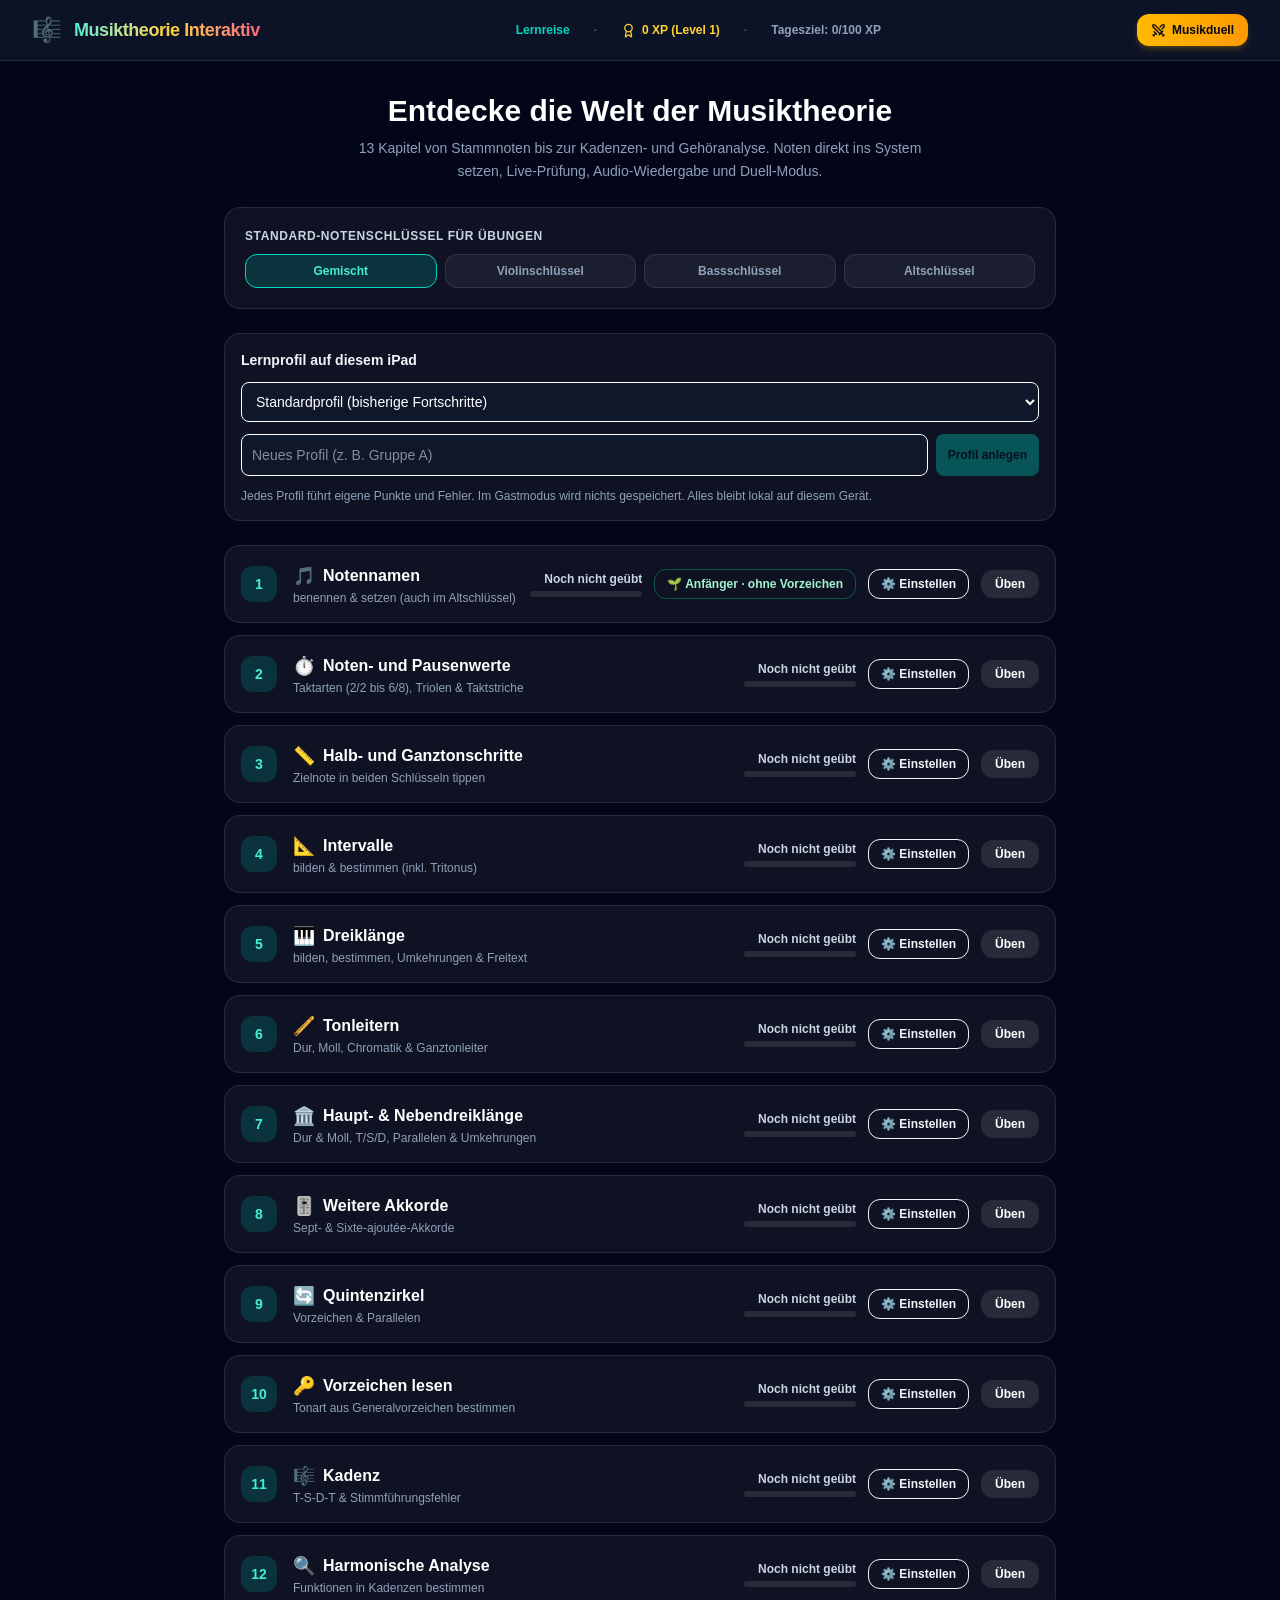
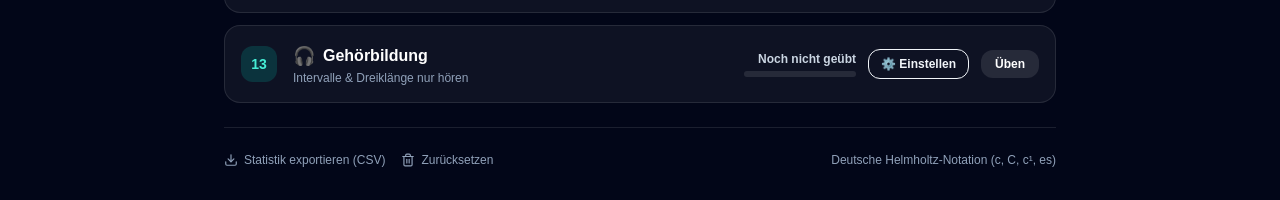
==== index.html @ 6baa9754 "Initialer Stand: Musiktheorie mit Lehrer-Auswertung Kopie von tobiasfranziskus/Musik-Theorie (Stand " ====
<!doctype html>
<html lang="de">
  <head>
    <meta charset="UTF-8" />
    <meta name="viewport" content="width=device-width, initial-scale=1.0, viewport-fit=cover" />
    <meta name="theme-color" content="#0f172a" />
    <meta name="apple-mobile-web-app-capable" content="yes" />
    <meta name="apple-mobile-web-app-status-bar-style" content="default" />
    <meta name="apple-mobile-web-app-title" content="Musiktheorie" />
    <link rel="manifest" href="./manifest.webmanifest" />
    <title>Musiktheorie – Interaktiv & Musikduell</title>
    <meta name="description" content="Interaktive Musiktheorie-Lernplattform mit 13 Kapiteln, Noteneingabe im Notensystem, Gehörbildung, Mehrspieler-Musikduell und detaillierten Analysen." />
    <meta property="og:title" content="Musiktheorie – Interaktiv & Musikduell" />
    <meta property="og:description" content="Interaktive Musiktheorie-Lernplattform mit 13 Kapiteln, Noteneingabe im Notensystem, Gehörbildung, Mehrspieler-Musikduell und detaillierten Analysen." />
    <meta property="og:type" content="website" />
    <meta name="twitter:card" content="summary_large_image" />
    <script type="module" src="./src/app.js"></script>
    <link rel="stylesheet" href="./src/styles.css" />
    <link rel="stylesheet" href="./src/unterricht/druck.css" media="print" />
  </head>
  <body class="bg-slate-950 text-slate-100 antialiased selection:bg-teal-500 selection:text-slate-950">
    <div id="root"></div>
  <script type="text/plain" id="bravura-license">Copyright © 2026, Steinberg Media Technologies GmbH (http://www.steinberg.net/),
with Reserved Font Name "Bravura".

This Font Software is licensed under the SIL Open Font License, Version 1.1.
This license is copied below, and is also available with a FAQ at:
http://scripts.sil.org/OFL

-----------------------------------------------------------
SIL OPEN FONT LICENSE Version 1.1 - 26 February 2007
-----------------------------------------------------------

PREAMBLE
The goals of the Open Font License (OFL) are to stimulate worldwide
development of collaborative font projects, to support the font creation
efforts of academic and linguistic communities, and to provide a free and
open framework in which fonts may be shared and improved in partnership
with others.

The OFL allows the licensed fonts to be used, studied, modified and
redistributed freely as long as they are not sold by themselves. The
fonts, including any derivative works, can be bundled, embedded,
redistributed and/or sold with any software provided that any reserved
names are not used by derivative works. The fonts and derivatives,
however, cannot be released under any other type of license. The
requirement for fonts to remain under this license does not apply
to any document created using the fonts or their derivatives.

DEFINITIONS
"Font Software" refers to the set of files released by the Copyright
Holder(s) under this license and clearly marked as such. This may
include source files, build scripts and documentation.

"Reserved Font Name" refers to any names specified as such after the
copyright statement(s).

"Original Version" refers to the collection of Font Software components as
distributed by the Copyright Holder(s).

"Modified Version" refers to any derivative made by adding to, deleting,
or substituting -- in part or in whole -- any of the components of the
Original Version, by changing formats or by porting the Font Software to a
new environment.

"Author" refers to any designer, engineer, programmer, technical
writer or other person who contributed to the Font Software.

PERMISSION AND CONDITIONS
Permission is hereby granted, free of charge, to any person obtaining
a copy of the Font Software, to use, study, copy, merge, embed, modify,
redistribute, and sell modified and unmodified copies of the Font
Software, subject to the following conditions:

1) Neither the Font Software nor any of its individual components,
in Original or Modified Versions, may be sold by itself.

2) Original or Modified Versions of the Font Software may be bundled,
redistributed and/or sold with any software, provided that each copy
contains the above copyright notice and this license. These can be
included either as stand-alone text files, human-readable headers or
in the appropriate machine-readable metadata fields within text or
binary files as long as those fields can be easily viewed by the user.

3) No Modified Version of the Font Software may use the Reserved Font
Name(s) unless explicit written permission is granted by the corresponding
Copyright Holder. This restriction only applies to the primary font name as
presented to the users.

4) The name(s) of the Copyright Holder(s) or the Author(s) of the Font
Software shall not be used to promote, endorse or advertise any
Modified Version, except to acknowledge the contribution(s) of the
Copyright Holder(s) and the Author(s) or with their explicit written
permission.

5) The Font Software, modified or unmodified, in part or in whole,
must be distributed entirely under this license, and must not be
distributed under any other license. The requirement for fonts to
remain under this license does not apply to any document created
using the Font Software.

TERMINATION
This license becomes null and void if any of the above conditions are
not met.

DISCLAIMER
THE FONT SOFTWARE IS PROVIDED "AS IS", WITHOUT WARRANTY OF ANY KIND,
EXPRESS OR IMPLIED, INCLUDING BUT NOT LIMITED TO ANY WARRANTIES OF
MERCHANTABILITY, FITNESS FOR A PARTICULAR PURPOSE AND NONINFRINGEMENT
OF COPYRIGHT, PATENT, TRADEMARK, OR OTHER RIGHT. IN NO EVENT SHALL THE
COPYRIGHT HOLDER BE LIABLE FOR ANY CLAIM, DAMAGES OR OTHER LIABILITY,
INCLUDING ANY GENERAL, SPECIAL, INDIRECT, INCIDENTAL, OR CONSEQUENTIAL
DAMAGES, WHETHER IN AN ACTION OF CONTRACT, TORT OR OTHERWISE, ARISING
FROM, OUT OF THE USE OR INABILITY TO USE THE FONT SOFTWARE OR FROM
OTHER DEALINGS IN THE FONT SOFTWARE.
</script>
  <script>
    // Nur HTTPS/GitHub Pages bzw. localhost: auf Dateisystem oder unsicherem
    // HTTP bleibt die Anwendung ohne Offline-Zwischenspeicherung benutzbar.
    if ('serviceWorker' in navigator) {
      window.addEventListener('load', () => {
        navigator.serviceWorker.register('./sw.js', { scope: './' })
          .then(registration => registration.update())
          .catch(() => { /* Lernübungen funktionieren weiterhin online. */ });
      });
    }
  </script></body>
</html>
---- src/styles.css ----
/*! tailwindcss v4.3.3 | MIT License | https://tailwindcss.com */
@layer properties{@supports (((-webkit-hyphens:none)) and (not (margin-trim:inline))) or ((-moz-orient:inline) and (not (color:rgb(from red r g b)))){*,:before,:after,::backdrop{--tw-rotate-x:initial;--tw-rotate-y:initial;--tw-rotate-z:initial;--tw-skew-x:initial;--tw-skew-y:initial;--tw-space-y-reverse:0;--tw-border-style:solid;--tw-gradient-position:initial;--tw-gradient-from:#0000;--tw-gradient-via:#0000;--tw-gradient-to:#0000;--tw-gradient-stops:initial;--tw-gradient-via-stops:initial;--tw-gradient-from-position:0%;--tw-gradient-via-position:50%;--tw-gradient-to-position:100%;--tw-leading:initial;--tw-font-weight:initial;--tw-tracking:initial;--tw-shadow:0 0 #0000;--tw-shadow-color:initial;--tw-shadow-alpha:100%;--tw-inset-shadow:0 0 #0000;--tw-inset-shadow-color:initial;--tw-inset-shadow-alpha:100%;--tw-ring-color:initial;--tw-ring-shadow:0 0 #0000;--tw-inset-ring-color:initial;--tw-inset-ring-shadow:0 0 #0000;--tw-ring-inset:initial;--tw-ring-offset-width:0px;--tw-ring-offset-color:#fff;--tw-ring-offset-shadow:0 0 #0000;--tw-backdrop-blur:initial;--tw-backdrop-brightness:initial;--tw-backdrop-contrast:initial;--tw-backdrop-grayscale:initial;--tw-backdrop-hue-rotate:initial;--tw-backdrop-invert:initial;--tw-backdrop-opacity:initial;--tw-backdrop-saturate:initial;--tw-backdrop-sepia:initial;--tw-duration:initial;--tw-scale-x:1;--tw-scale-y:1;--tw-scale-z:1}}}@layer theme{:root,:host{--font-sans:-apple-system, BlinkMacSystemFont, "Segoe UI", Roboto, "Helvetica Neue", "Noto Sans", Arial, sans-serif, "Apple Color Emoji", "Segoe UI Emoji", "Segoe UI Symbol", "Noto Color Emoji";--font-mono:ui-monospace, SFMono-Regular, Menlo, Monaco, Consolas, "Liberation Mono", "Courier New", monospace;--color-amber-200:oklch(92.4% .12 95.746);--color-amber-300:oklch(87.9% .169 91.605);--color-amber-400:oklch(82.8% .189 84.429);--color-amber-500:oklch(76.9% .188 70.08);--color-emerald-200:oklch(90.5% .093 164.15);--color-emerald-300:oklch(84.5% .143 164.978);--color-emerald-400:oklch(76.5% .177 163.223);--color-emerald-500:oklch(69.6% .17 162.48);--color-emerald-950:oklch(26.2% .051 172.552);--color-teal-100:oklch(95.3% .051 180.801);--color-teal-300:oklch(85.5% .138 181.071);--color-teal-400:oklch(77.7% .152 181.912);--color-teal-500:oklch(70.4% .14 182.503);--color-teal-950:oklch(27.7% .046 192.524);--color-rose-200:oklch(89.2% .058 10.001);--color-rose-300:oklch(81% .117 11.638);--color-rose-400:oklch(71.2% .194 13.428);--color-rose-500:oklch(64.5% .246 16.439);--color-rose-950:oklch(27.1% .105 12.094);--color-slate-100:oklch(96.8% .007 247.896);--color-slate-200:oklch(92.9% .013 255.508);--color-slate-300:oklch(86.9% .022 252.894);--color-slate-400:oklch(70.4% .04 256.788);--color-slate-500:oklch(55.4% .046 257.417);--color-slate-600:oklch(44.6% .043 257.281);--color-slate-900:oklch(20.8% .042 265.755);--color-slate-950:oklch(12.9% .042 264.695);--color-white:#fff;--spacing:.25rem;--container-md:28rem;--container-xl:36rem;--container-2xl:42rem;--container-3xl:48rem;--container-4xl:56rem;--text-xs:.75rem;--text-xs--line-height:calc(1 / .75);--text-sm:.875rem;--text-sm--line-height:calc(1.25 / .875);--text-base:1rem;--text-base--line-height:calc(1.5 / 1);--text-lg:1.125rem;--text-lg--line-height:calc(1.75 / 1.125);--text-2xl:1.5rem;--text-2xl--line-height:calc(2 / 1.5);--text-3xl:1.875rem;--text-3xl--line-height:calc(2.25 / 1.875);--text-4xl:2.25rem;--text-4xl--line-height:calc(2.5 / 2.25);--font-weight-medium:500;--font-weight-semibold:600;--font-weight-bold:700;--font-weight-extrabold:800;--font-weight-black:900;--tracking-tight:-.025em;--tracking-wider:.05em;--leading-tight:1.25;--leading-relaxed:1.625;--radius-md:.375rem;--radius-lg:.5rem;--radius-xl:.75rem;--radius-2xl:1rem;--radius-3xl:1.5rem;--animate-bounce:bounce 1s infinite;--blur-md:12px;--blur-xl:24px;--default-transition-duration:.15s;--default-transition-timing-function:cubic-bezier(.4, 0, .2, 1);--default-font-family:var(--font-sans);--default-mono-font-family:var(--font-mono)}}@layer base{*,:after,:before,::backdrop{box-sizing:border-box;border:0 solid;margin:0;padding:0}::file-selector-button{box-sizing:border-box;border:0 solid;margin:0;padding:0}html,:host{-webkit-text-size-adjust:100%;tab-size:4;line-height:1.5;font-family:var(--default-font-family,-apple-system, BlinkMacSystemFont, "Segoe UI", Roboto, "Helvetica Neue", "Noto Sans", Arial, sans-serif, "Apple Color Emoji", "Segoe UI Emoji", "Segoe UI Symbol", "Noto Color Emoji");font-feature-settings:var(--default-font-feature-settings,normal);font-variation-settings:var(--default-font-variation-settings,normal);-webkit-tap-highlight-color:transparent}hr{height:0;color:inherit;border-top-width:1px}abbr:where([title]){-webkit-text-decoration:underline dotted;text-decoration:underline dotted}h1,h2,h3,h4,h5,h6{font-size:inherit;font-weight:inherit}a{color:inherit;-webkit-text-decoration:inherit;-webkit-text-decoration:inherit;-webkit-text-decoration:inherit;-webkit-text-decoration:inherit;text-decoration:inherit}b,strong{font-weight:bolder}code,kbd,samp,pre{font-family:var(--default-mono-font-family,ui-monospace, SFMono-Regular, Menlo, Monaco, Consolas, "Liberation Mono", "Courier New", monospace);font-feature-settings:var(--default-mono-font-feature-settings,normal);font-variation-settings:var(--default-mono-font-variation-settings,normal);font-size:1em}small{font-size:80%}sub,sup{vertical-align:baseline;font-size:75%;line-height:0;position:relative}sub{bottom:-.25em}sup{top:-.5em}table{text-indent:0;border-color:inherit;border-collapse:collapse}:-moz-focusring:where(:not(iframe)){outline:auto}progress{vertical-align:baseline}summary{display:list-item}ol,ul,menu{list-style:none}img,svg,video,canvas,audio,iframe,embed,object{vertical-align:middle;display:block}img,video{max-width:100%;height:auto}button,input,select,optgroup,textarea{font:inherit;font-feature-settings:inherit;font-variation-settings:inherit;letter-spacing:inherit;color:inherit;opacity:1;background-color:#0000;border-radius:0}::file-selector-button{font:inherit;font-feature-settings:inherit;font-variation-settings:inherit;letter-spacing:inherit;color:inherit;opacity:1;background-color:#0000;border-radius:0}:where(select:is([multiple],[size])) optgroup{font-weight:bolder}:where(select:is([multiple],[size])) optgroup option{padding-inline-start:20px}::file-selector-button{margin-inline-end:4px}::placeholder{opacity:1}@supports (not ((-webkit-appearance:-apple-pay-button))) or (contain-intrinsic-size:1px){::placeholder{color:currentColor}@supports (color:color-mix(in lab, red, red)){::placeholder{color:color-mix(in oklab, currentcolor 50%, transparent)}}}textarea{resize:vertical}::-webkit-search-decoration{-webkit-appearance:none}::-webkit-date-and-time-value{min-height:1lh;text-align:inherit}::-webkit-datetime-edit{display:inline-flex}::-webkit-datetime-edit-fields-wrapper{padding:0}::-webkit-datetime-edit{padding-block:0}::-webkit-datetime-edit-year-field{padding-block:0}::-webkit-datetime-edit-month-field{padding-block:0}::-webkit-datetime-edit-day-field{padding-block:0}::-webkit-datetime-edit-hour-field{padding-block:0}::-webkit-datetime-edit-minute-field{padding-block:0}::-webkit-datetime-edit-second-field{padding-block:0}::-webkit-datetime-edit-millisecond-field{padding-block:0}::-webkit-datetime-edit-meridiem-field{padding-block:0}::-webkit-calendar-picker-indicator{line-height:1}:-moz-ui-invalid{box-shadow:none}button,input:where([type=button],[type=reset],[type=submit]){appearance:button}::file-selector-button{appearance:button}::-webkit-inner-spin-button{height:auto}::-webkit-outer-spin-button{height:auto}[hidden]:where(:not([hidden=until-found])){display:none!important}}@layer components;@layer utilities{.fixed{position:fixed}.relative{position:relative}.sticky{position:sticky}.inset-0{inset:0}.top-0{top:0}.z-10{z-index:10}.z-40{z-index:40}.z-50{z-index:50}.mx-auto{margin-inline:auto}.my-1\.5{margin-block:calc(var(--spacing) * 1.5)}.mt-1{margin-top:var(--spacing)}.mt-2{margin-top:calc(var(--spacing) * 2)}.mr-1{margin-right:var(--spacing)}.mb-1{margin-bottom:var(--spacing)}.mb-1\.5{margin-bottom:calc(var(--spacing) * 1.5)}.mb-2{margin-bottom:calc(var(--spacing) * 2)}.mb-2\.5{margin-bottom:calc(var(--spacing) * 2.5)}.mb-3{margin-bottom:calc(var(--spacing) * 3)}.mb-4{margin-bottom:calc(var(--spacing) * 4)}.mb-6{margin-bottom:calc(var(--spacing) * 6)}.mb-8{margin-bottom:calc(var(--spacing) * 8)}.ml-1{margin-left:var(--spacing)}.line-clamp-2{-webkit-line-clamp:2;-webkit-box-orient:vertical;display:-webkit-box;overflow:hidden}.block{display:block}.flex{display:flex}.grid{display:grid}.hidden{display:none}.table{display:table}.h-1\.5{height:calc(var(--spacing) * 1.5)}.h-2{height:calc(var(--spacing) * 2)}.h-3{height:calc(var(--spacing) * 3)}.h-4{height:calc(var(--spacing) * 4)}.h-6{height:calc(var(--spacing) * 6)}.h-9{height:calc(var(--spacing) * 9)}.h-auto{height:auto}.h-full{height:100%}.max-h-\[14vh\]{max-height:14vh}.max-h-\[38vh\]{max-height:38vh}.min-h-0{min-height:0}.min-h-\[55px\]{min-height:55px}.min-h-screen{min-height:100vh}.w-3{width:calc(var(--spacing) * 3)}.w-4{width:calc(var(--spacing) * 4)}.w-6{width:calc(var(--spacing) * 6)}.w-9{width:calc(var(--spacing) * 9)}.w-20{width:calc(var(--spacing) * 20)}.w-full{width:100%}.max-w-2xl{max-width:var(--container-2xl)}.max-w-3xl{max-width:var(--container-3xl)}.max-w-4xl{max-width:var(--container-4xl)}.max-w-full{max-width:100%}.max-w-md{max-width:var(--container-md)}.max-w-xl{max-width:var(--container-xl)}.min-w-0{min-width:0}.flex-1{flex:1}.shrink-0{flex-shrink:0}.rotate-180{rotate:180deg}.transform{transform:var(--tw-rotate-x,) var(--tw-rotate-y,) var(--tw-rotate-z,) var(--tw-skew-x,) var(--tw-skew-y,)}.animate-bounce{animation:var(--animate-bounce)}.cursor-crosshair{cursor:crosshair}.cursor-pointer{cursor:pointer}.touch-manipulation{touch-action:manipulation}.grid-cols-1{grid-template-columns:repeat(1,minmax(0,1fr))}.grid-cols-2{grid-template-columns:repeat(2,minmax(0,1fr))}.grid-cols-3{grid-template-columns:repeat(3,minmax(0,1fr))}.grid-rows-2{grid-template-rows:repeat(2,minmax(0,1fr))}.flex-col{flex-direction:column}.flex-wrap{flex-wrap:wrap}.items-center{align-items:center}.items-stretch{align-items:stretch}.justify-between{justify-content:space-between}.justify-center{justify-content:center}.justify-start{justify-content:flex-start}.gap-1{gap:var(--spacing)}.gap-1\.5{gap:calc(var(--spacing) * 1.5)}.gap-2{gap:calc(var(--spacing) * 2)}.gap-2\.5{gap:calc(var(--spacing) * 2.5)}.gap-3{gap:calc(var(--spacing) * 3)}.gap-4{gap:calc(var(--spacing) * 4)}.gap-5{gap:calc(var(--spacing) * 5)}.gap-6{gap:calc(var(--spacing) * 6)}:where(.space-y-1>:not(:last-child)){--tw-space-y-reverse:0;margin-block-start:calc(var(--spacing) * var(--tw-space-y-reverse));margin-block-end:calc(var(--spacing) * calc(1 - var(--tw-space-y-reverse)))}:where(.space-y-1\.5>:not(:last-child)){--tw-space-y-reverse:0;margin-block-start:calc(calc(var(--spacing) * 1.5) * var(--tw-space-y-reverse));margin-block-end:calc(calc(var(--spacing) * 1.5) * calc(1 - var(--tw-space-y-reverse)))}:where(.space-y-2>:not(:last-child)){--tw-space-y-reverse:0;margin-block-start:calc(calc(var(--spacing) * 2) * var(--tw-space-y-reverse));margin-block-end:calc(calc(var(--spacing) * 2) * calc(1 - var(--tw-space-y-reverse)))}:where(.space-y-3>:not(:last-child)){--tw-space-y-reverse:0;margin-block-start:calc(calc(var(--spacing) * 3) * var(--tw-space-y-reverse));margin-block-end:calc(calc(var(--spacing) * 3) * calc(1 - var(--tw-space-y-reverse)))}:where(.space-y-4>:not(:last-child)){--tw-space-y-reverse:0;margin-block-start:calc(calc(var(--spacing) * 4) * var(--tw-space-y-reverse));margin-block-end:calc(calc(var(--spacing) * 4) * calc(1 - var(--tw-space-y-reverse)))}:where(.space-y-6>:not(:last-child)){--tw-space-y-reverse:0;margin-block-start:calc(calc(var(--spacing) * 6) * var(--tw-space-y-reverse));margin-block-end:calc(calc(var(--spacing) * 6) * calc(1 - var(--tw-space-y-reverse)))}.truncate{text-overflow:ellipsis;white-space:nowrap;overflow:hidden}.overflow-hidden{overflow:hidden}.overflow-x-auto{overflow-x:auto}.overflow-y-auto{overflow-y:auto}.rounded{border-radius:.25rem}.rounded-2xl{border-radius:var(--radius-2xl)}.rounded-3xl{border-radius:var(--radius-3xl)}.rounded-full{border-radius:2147483647px}.rounded-lg{border-radius:var(--radius-lg)}.rounded-md{border-radius:var(--radius-md)}.rounded-xl{border-radius:var(--radius-xl)}.border{border-style:var(--tw-border-style);border-width:1px}.border-2{border-style:var(--tw-border-style);border-width:2px}.border-t{border-top-style:var(--tw-border-style);border-top-width:1px}.border-b{border-bottom-style:var(--tw-border-style);border-bottom-width:1px}.border-amber-400\/20{border-color:#fcbb0033}@supports (color:color-mix(in lab, red, red)){.border-amber-400\/20{border-color:color-mix(in oklab, var(--color-amber-400) 20%, transparent)}}.border-amber-500\/30{border-color:#f99c004d}@supports (color:color-mix(in lab, red, red)){.border-amber-500\/30{border-color:color-mix(in oklab, var(--color-amber-500) 30%, transparent)}}.border-emerald-400{border-color:var(--color-emerald-400)}.border-emerald-500\/30{border-color:#00bb7f4d}@supports (color:color-mix(in lab, red, red)){.border-emerald-500\/30{border-color:color-mix(in oklab, var(--color-emerald-500) 30%, transparent)}}.border-emerald-500\/40{border-color:#00bb7f66}@supports (color:color-mix(in lab, red, red)){.border-emerald-500\/40{border-color:color-mix(in oklab, var(--color-emerald-500) 40%, transparent)}}.border-rose-400{border-color:var(--color-rose-400)}.border-rose-500\/40{border-color:#ff235766}@supports (color:color-mix(in lab, red, red)){.border-rose-500\/40{border-color:color-mix(in oklab, var(--color-rose-500) 40%, transparent)}}.border-teal-400{border-color:var(--color-teal-400)}.border-teal-500\/30{border-color:#00baa74d}@supports (color:color-mix(in lab, red, red)){.border-teal-500\/30{border-color:color-mix(in oklab, var(--color-teal-500) 30%, transparent)}}.border-white{border-color:var(--color-white)}.border-white\/5{border-color:#ffffff0d}@supports (color:color-mix(in lab, red, red)){.border-white\/5{border-color:color-mix(in oklab, var(--color-white) 5%, transparent)}}.border-white\/10{border-color:#ffffff1a}@supports (color:color-mix(in lab, red, red)){.border-white\/10{border-color:color-mix(in oklab, var(--color-white) 10%, transparent)}}.border-white\/15{border-color:#ffffff26}@supports (color:color-mix(in lab, red, red)){.border-white\/15{border-color:color-mix(in oklab, var(--color-white) 15%, transparent)}}.bg-\[\#0f1123\]{background-color:#0f1123}.bg-amber-400{background-color:var(--color-amber-400)}.bg-amber-400\/10{background-color:#fcbb001a}@supports (color:color-mix(in lab, red, red)){.bg-amber-400\/10{background-color:color-mix(in oklab, var(--color-amber-400) 10%, transparent)}}.bg-amber-500\/20{background-color:#f99c0033}@supports (color:color-mix(in lab, red, red)){.bg-amber-500\/20{background-color:color-mix(in oklab, var(--color-amber-500) 20%, transparent)}}.bg-emerald-500{background-color:var(--color-emerald-500)}.bg-emerald-500\/20{background-color:#00bb7f33}@supports (color:color-mix(in lab, red, red)){.bg-emerald-500\/20{background-color:color-mix(in oklab, var(--color-emerald-500) 20%, transparent)}}.bg-emerald-950\/40{background-color:#002c2266}@supports (color:color-mix(in lab, red, red)){.bg-emerald-950\/40{background-color:color-mix(in oklab, var(--color-emerald-950) 40%, transparent)}}.bg-emerald-950\/60{background-color:#002c2299}@supports (color:color-mix(in lab, red, red)){.bg-emerald-950\/60{background-color:color-mix(in oklab, var(--color-emerald-950) 60%, transparent)}}.bg-rose-400{background-color:var(--color-rose-400)}.bg-rose-500{background-color:var(--color-rose-500)}.bg-rose-500\/20{background-color:#ff235733}@supports (color:color-mix(in lab, red, red)){.bg-rose-500\/20{background-color:color-mix(in oklab, var(--color-rose-500) 20%, transparent)}}.bg-rose-500\/30{background-color:#ff23574d}@supports (color:color-mix(in lab, red, red)){.bg-rose-500\/30{background-color:color-mix(in oklab, var(--color-rose-500) 30%, transparent)}}.bg-rose-950\/40{background-color:#4d021866}@supports (color:color-mix(in lab, red, red)){.bg-rose-950\/40{background-color:color-mix(in oklab, var(--color-rose-950) 40%, transparent)}}.bg-slate-900{background-color:var(--color-slate-900)}.bg-slate-900\/80{background-color:#0f172bcc}@supports (color:color-mix(in lab, red, red)){.bg-slate-900\/80{background-color:color-mix(in oklab, var(--color-slate-900) 80%, transparent)}}.bg-slate-900\/90{background-color:#0f172be6}@supports (color:color-mix(in lab, red, red)){.bg-slate-900\/90{background-color:color-mix(in oklab, var(--color-slate-900) 90%, transparent)}}.bg-slate-950{background-color:var(--color-slate-950)}.bg-teal-400{background-color:var(--color-teal-400)}.bg-teal-500{background-color:var(--color-teal-500)}.bg-teal-500\/20{background-color:#00baa733}@supports (color:color-mix(in lab, red, red)){.bg-teal-500\/20{background-color:color-mix(in oklab, var(--color-teal-500) 20%, transparent)}}.bg-teal-950\/40{background-color:#022f2e66}@supports (color:color-mix(in lab, red, red)){.bg-teal-950\/40{background-color:color-mix(in oklab, var(--color-teal-950) 40%, transparent)}}.bg-white{background-color:var(--color-white)}.bg-white\/5{background-color:#ffffff0d}@supports (color:color-mix(in lab, red, red)){.bg-white\/5{background-color:color-mix(in oklab, var(--color-white) 5%, transparent)}}.bg-white\/10{background-color:#ffffff1a}@supports (color:color-mix(in lab, red, red)){.bg-white\/10{background-color:color-mix(in oklab, var(--color-white) 10%, transparent)}}.bg-white\/30{background-color:#ffffff4d}@supports (color:color-mix(in lab, red, red)){.bg-white\/30{background-color:color-mix(in oklab, var(--color-white) 30%, transparent)}}.bg-gradient-to-r{--tw-gradient-position:to right in oklab;background-image:linear-gradient(var(--tw-gradient-stops))}.from-amber-300{--tw-gradient-from:var(--color-amber-300);--tw-gradient-stops:var(--tw-gradient-via-stops,var(--tw-gradient-position), var(--tw-gradient-from) var(--tw-gradient-from-position), var(--tw-gradient-to) var(--tw-gradient-to-position))}.from-amber-400{--tw-gradient-from:var(--color-amber-400);--tw-gradient-stops:var(--tw-gradient-via-stops,var(--tw-gradient-position), var(--tw-gradient-from) var(--tw-gradient-from-position), var(--tw-gradient-to) var(--tw-gradient-to-position))}.from-teal-300{--tw-gradient-from:var(--color-teal-300);--tw-gradient-stops:var(--tw-gradient-via-stops,var(--tw-gradient-position), var(--tw-gradient-from) var(--tw-gradient-from-position), var(--tw-gradient-to) var(--tw-gradient-to-position))}.from-teal-400{--tw-gradient-from:var(--color-teal-400);--tw-gradient-stops:var(--tw-gradient-via-stops,var(--tw-gradient-position), var(--tw-gradient-from) var(--tw-gradient-from-position), var(--tw-gradient-to) var(--tw-gradient-to-position))}.via-amber-300{--tw-gradient-via:var(--color-amber-300);--tw-gradient-via-stops:var(--tw-gradient-position), var(--tw-gradient-from) var(--tw-gradient-from-position), var(--tw-gradient-via) var(--tw-gradient-via-position), var(--tw-gradient-to) var(--tw-gradient-to-position);--tw-gradient-stops:var(--tw-gradient-via-stops)}.via-rose-300{--tw-gradient-via:var(--color-rose-300);--tw-gradient-via-stops:var(--tw-gradient-position), var(--tw-gradient-from) var(--tw-gradient-from-position), var(--tw-gradient-via) var(--tw-gradient-via-position), var(--tw-gradient-to) var(--tw-gradient-to-position);--tw-gradient-stops:var(--tw-gradient-via-stops)}.to-amber-400{--tw-gradient-to:var(--color-amber-400);--tw-gradient-stops:var(--tw-gradient-via-stops,var(--tw-gradient-position), var(--tw-gradient-from) var(--tw-gradient-from-position), var(--tw-gradient-to) var(--tw-gradient-to-position))}.to-amber-500{--tw-gradient-to:var(--color-amber-500);--tw-gradient-stops:var(--tw-gradient-via-stops,var(--tw-gradient-position), var(--tw-gradient-from) var(--tw-gradient-from-position), var(--tw-gradient-to) var(--tw-gradient-to-position))}.to-rose-400{--tw-gradient-to:var(--color-rose-400);--tw-gradient-stops:var(--tw-gradient-via-stops,var(--tw-gradient-position), var(--tw-gradient-from) var(--tw-gradient-from-position), var(--tw-gradient-to) var(--tw-gradient-to-position))}.to-teal-300{--tw-gradient-to:var(--color-teal-300);--tw-gradient-stops:var(--tw-gradient-via-stops,var(--tw-gradient-position), var(--tw-gradient-from) var(--tw-gradient-from-position), var(--tw-gradient-to) var(--tw-gradient-to-position))}.to-teal-500{--tw-gradient-to:var(--color-teal-500);--tw-gradient-stops:var(--tw-gradient-via-stops,var(--tw-gradient-position), var(--tw-gradient-from) var(--tw-gradient-from-position), var(--tw-gradient-to) var(--tw-gradient-to-position))}.bg-clip-text{-webkit-background-clip:text;background-clip:text}.p-1\.5{padding:calc(var(--spacing) * 1.5)}.p-2{padding:calc(var(--spacing) * 2)}.p-2\.5{padding:calc(var(--spacing) * 2.5)}.p-3{padding:calc(var(--spacing) * 3)}.p-3\.5{padding:calc(var(--spacing) * 3.5)}.p-4{padding:calc(var(--spacing) * 4)}.p-6{padding:calc(var(--spacing) * 6)}.p-8{padding:calc(var(--spacing) * 8)}.px-1{padding-inline:var(--spacing)}.px-2{padding-inline:calc(var(--spacing) * 2)}.px-2\.5{padding-inline:calc(var(--spacing) * 2.5)}.px-3{padding-inline:calc(var(--spacing) * 3)}.px-3\.5{padding-inline:calc(var(--spacing) * 3.5)}.px-4{padding-inline:calc(var(--spacing) * 4)}.px-5{padding-inline:calc(var(--spacing) * 5)}.px-6{padding-inline:calc(var(--spacing) * 6)}.py-0\.5{padding-block:calc(var(--spacing) * .5)}.py-1{padding-block:var(--spacing)}.py-1\.5{padding-block:calc(var(--spacing) * 1.5)}.py-2{padding-block:calc(var(--spacing) * 2)}.py-2\.5{padding-block:calc(var(--spacing) * 2.5)}.py-3{padding-block:calc(var(--spacing) * 3)}.py-3\.5{padding-block:calc(var(--spacing) * 3.5)}.py-4{padding-block:calc(var(--spacing) * 4)}.pt-1{padding-top:var(--spacing)}.pt-2{padding-top:calc(var(--spacing) * 2)}.pt-4{padding-top:calc(var(--spacing) * 4)}.pt-6{padding-top:calc(var(--spacing) * 6)}.pb-1{padding-bottom:var(--spacing)}.pb-4{padding-bottom:calc(var(--spacing) * 4)}.text-center{text-align:center}.text-left{text-align:left}.text-right{text-align:right}.font-sans{font-family:var(--font-sans)}.text-2xl{font-size:var(--text-2xl);line-height:var(--tw-leading,var(--text-2xl--line-height))}.text-3xl{font-size:var(--text-3xl);line-height:var(--tw-leading,var(--text-3xl--line-height))}.text-4xl{font-size:var(--text-4xl);line-height:var(--tw-leading,var(--text-4xl--line-height))}.text-base{font-size:var(--text-base);line-height:var(--tw-leading,var(--text-base--line-height))}.text-lg{font-size:var(--text-lg);line-height:var(--tw-leading,var(--text-lg--line-height))}.text-sm{font-size:var(--text-sm);line-height:var(--tw-leading,var(--text-sm--line-height))}.text-xs{font-size:var(--text-xs);line-height:var(--tw-leading,var(--text-xs--line-height))}.text-\[10px\]{font-size:10px}.text-\[11px\]{font-size:11px}.leading-relaxed{--tw-leading:var(--leading-relaxed);line-height:var(--leading-relaxed)}.leading-tight{--tw-leading:var(--leading-tight);line-height:var(--leading-tight)}.font-black{--tw-font-weight:var(--font-weight-black);font-weight:var(--font-weight-black)}.font-bold{--tw-font-weight:var(--font-weight-bold);font-weight:var(--font-weight-bold)}.font-extrabold{--tw-font-weight:var(--font-weight-extrabold);font-weight:var(--font-weight-extrabold)}.font-medium{--tw-font-weight:var(--font-weight-medium);font-weight:var(--font-weight-medium)}.font-semibold{--tw-font-weight:var(--font-weight-semibold);font-weight:var(--font-weight-semibold)}.tracking-tight{--tw-tracking:var(--tracking-tight);letter-spacing:var(--tracking-tight)}.tracking-wider{--tw-tracking:var(--tracking-wider);letter-spacing:var(--tracking-wider)}.break-words{overflow-wrap:break-word}.text-amber-200\/90{color:#fee685e6}@supports (color:color-mix(in lab, red, red)){.text-amber-200\/90{color:color-mix(in oklab, var(--color-amber-200) 90%, transparent)}}.text-amber-300{color:var(--color-amber-300)}.text-amber-300\/80{color:#ffd236cc}@supports (color:color-mix(in lab, red, red)){.text-amber-300\/80{color:color-mix(in oklab, var(--color-amber-300) 80%, transparent)}}.text-amber-400{color:var(--color-amber-400)}.text-emerald-200{color:var(--color-emerald-200)}.text-emerald-300{color:var(--color-emerald-300)}.text-emerald-400{color:var(--color-emerald-400)}.text-rose-200{color:var(--color-rose-200)}.text-rose-300{color:var(--color-rose-300)}.text-rose-400{color:var(--color-rose-400)}.text-slate-100{color:var(--color-slate-100)}.text-slate-200{color:var(--color-slate-200)}.text-slate-300{color:var(--color-slate-300)}.text-slate-400{color:var(--color-slate-400)}.text-slate-500{color:var(--color-slate-500)}.text-slate-600{color:var(--color-slate-600)}.text-slate-950{color:var(--color-slate-950)}.text-teal-100{color:var(--color-teal-100)}.text-teal-300{color:var(--color-teal-300)}.text-teal-400{color:var(--color-teal-400)}.text-transparent{color:#0000}.text-white{color:var(--color-white)}.uppercase{text-transform:uppercase}.italic{font-style:italic}.antialiased{-webkit-font-smoothing:antialiased;-moz-osx-font-smoothing:grayscale}.opacity-40{opacity:.4}.opacity-80{opacity:.8}.opacity-90{opacity:.9}.shadow-2xl{--tw-shadow:0 25px 50px -12px var(--tw-shadow-color,#00000040);box-shadow:var(--tw-inset-shadow), var(--tw-inset-ring-shadow), var(--tw-ring-offset-shadow), var(--tw-ring-shadow), var(--tw-shadow)}.shadow-inner{--tw-shadow:inset 0 2px 4px 0 var(--tw-shadow-color,#0000000d);box-shadow:var(--tw-inset-shadow), var(--tw-inset-ring-shadow), var(--tw-ring-offset-shadow), var(--tw-ring-shadow), var(--tw-shadow)}.shadow-lg{--tw-shadow:0 10px 15px -3px var(--tw-shadow-color,#0000001a), 0 4px 6px -4px var(--tw-shadow-color,#0000001a);box-shadow:var(--tw-inset-shadow), var(--tw-inset-ring-shadow), var(--tw-ring-offset-shadow), var(--tw-ring-shadow), var(--tw-shadow)}.shadow-md{--tw-shadow:0 4px 6px -1px var(--tw-shadow-color,#0000001a), 0 2px 4px -2px var(--tw-shadow-color,#0000001a);box-shadow:var(--tw-inset-shadow), var(--tw-inset-ring-shadow), var(--tw-ring-offset-shadow), var(--tw-ring-shadow), var(--tw-shadow)}.shadow-amber-400\/20{--tw-shadow-color:#fcbb0033}@supports (color:color-mix(in lab, red, red)){.shadow-amber-400\/20{--tw-shadow-color:color-mix(in oklab, color-mix(in oklab, var(--color-amber-400) 20%, transparent) var(--tw-shadow-alpha), transparent)}}.shadow-emerald-500\/30{--tw-shadow-color:#00bb7f4d}@supports (color:color-mix(in lab, red, red)){.shadow-emerald-500\/30{--tw-shadow-color:color-mix(in oklab, color-mix(in oklab, var(--color-emerald-500) 30%, transparent) var(--tw-shadow-alpha), transparent)}}.shadow-teal-500\/20{--tw-shadow-color:#00baa733}@supports (color:color-mix(in lab, red, red)){.shadow-teal-500\/20{--tw-shadow-color:color-mix(in oklab, color-mix(in oklab, var(--color-teal-500) 20%, transparent) var(--tw-shadow-alpha), transparent)}}.backdrop-blur-md{--tw-backdrop-blur:blur(var(--blur-md));-webkit-backdrop-filter:var(--tw-backdrop-blur,) var(--tw-backdrop-brightness,) var(--tw-backdrop-contrast,) var(--tw-backdrop-grayscale,) var(--tw-backdrop-hue-rotate,) var(--tw-backdrop-invert,) var(--tw-backdrop-opacity,) var(--tw-backdrop-saturate,) var(--tw-backdrop-sepia,);backdrop-filter:var(--tw-backdrop-blur,) var(--tw-backdrop-brightness,) var(--tw-backdrop-contrast,) var(--tw-backdrop-grayscale,) var(--tw-backdrop-hue-rotate,) var(--tw-backdrop-invert,) var(--tw-backdrop-opacity,) var(--tw-backdrop-saturate,) var(--tw-backdrop-sepia,)}.backdrop-blur-xl{--tw-backdrop-blur:blur(var(--blur-xl));-webkit-backdrop-filter:var(--tw-backdrop-blur,) var(--tw-backdrop-brightness,) var(--tw-backdrop-contrast,) var(--tw-backdrop-grayscale,) var(--tw-backdrop-hue-rotate,) var(--tw-backdrop-invert,) var(--tw-backdrop-opacity,) var(--tw-backdrop-saturate,) var(--tw-backdrop-sepia,);backdrop-filter:var(--tw-backdrop-blur,) var(--tw-backdrop-brightness,) var(--tw-backdrop-contrast,) var(--tw-backdrop-grayscale,) var(--tw-backdrop-hue-rotate,) var(--tw-backdrop-invert,) var(--tw-backdrop-opacity,) var(--tw-backdrop-saturate,) var(--tw-backdrop-sepia,)}.transition-all{transition-property:all;transition-timing-function:var(--tw-ease,var(--default-transition-timing-function));transition-duration:var(--tw-duration,var(--default-transition-duration))}.transition-colors{transition-property:color,background-color,border-color,outline-color,text-decoration-color,fill,stroke,--tw-gradient-from,--tw-gradient-via,--tw-gradient-to;transition-timing-function:var(--tw-ease,var(--default-transition-timing-function));transition-duration:var(--tw-duration,var(--default-transition-duration))}.duration-100{--tw-duration:.1s;transition-duration:.1s}.select-none{-webkit-user-select:none;user-select:none}.selection\:bg-teal-500 ::selection{background-color:var(--color-teal-500)}.selection\:bg-teal-500::selection{background-color:var(--color-teal-500)}.selection\:text-slate-950 ::selection{color:var(--color-slate-950)}.selection\:text-slate-950::selection{color:var(--color-slate-950)}@media (hover:hover){.hover\:bg-amber-300:hover{background-color:var(--color-amber-300)}.hover\:bg-amber-500\/30:hover{background-color:#f99c004d}@supports (color:color-mix(in lab, red, red)){.hover\:bg-amber-500\/30:hover{background-color:color-mix(in oklab, var(--color-amber-500) 30%, transparent)}}.hover\:bg-teal-400:hover{background-color:var(--color-teal-400)}.hover\:bg-white\/10:hover{background-color:#ffffff1a}@supports (color:color-mix(in lab, red, red)){.hover\:bg-white\/10:hover{background-color:color-mix(in oklab, var(--color-white) 10%, transparent)}}.hover\:bg-white\/15:hover{background-color:#ffffff26}@supports (color:color-mix(in lab, red, red)){.hover\:bg-white\/15:hover{background-color:color-mix(in oklab, var(--color-white) 15%, transparent)}}.hover\:bg-white\/20:hover{background-color:#fff3}@supports (color:color-mix(in lab, red, red)){.hover\:bg-white\/20:hover{background-color:color-mix(in oklab, var(--color-white) 20%, transparent)}}.hover\:bg-white\/\[0\.08\]:hover{background-color:#ffffff14}@supports (color:color-mix(in lab, red, red)){.hover\:bg-white\/\[0\.08\]:hover{background-color:color-mix(in oklab, var(--color-white) 8%, transparent)}}.hover\:from-amber-300:hover{--tw-gradient-from:var(--color-amber-300);--tw-gradient-stops:var(--tw-gradient-via-stops,var(--tw-gradient-position), var(--tw-gradient-from) var(--tw-gradient-from-position), var(--tw-gradient-to) var(--tw-gradient-to-position))}.hover\:from-teal-300:hover{--tw-gradient-from:var(--color-teal-300);--tw-gradient-stops:var(--tw-gradient-via-stops,var(--tw-gradient-position), var(--tw-gradient-from) var(--tw-gradient-from-position), var(--tw-gradient-to) var(--tw-gradient-to-position))}.hover\:to-amber-400:hover{--tw-gradient-to:var(--color-amber-400);--tw-gradient-stops:var(--tw-gradient-via-stops,var(--tw-gradient-position), var(--tw-gradient-from) var(--tw-gradient-from-position), var(--tw-gradient-to) var(--tw-gradient-to-position))}.hover\:to-teal-400:hover{--tw-gradient-to:var(--color-teal-400);--tw-gradient-stops:var(--tw-gradient-via-stops,var(--tw-gradient-position), var(--tw-gradient-from) var(--tw-gradient-from-position), var(--tw-gradient-to) var(--tw-gradient-to-position))}.hover\:text-rose-400:hover{color:var(--color-rose-400)}.hover\:text-teal-300:hover{color:var(--color-teal-300)}.hover\:text-white:hover{color:var(--color-white)}}.focus\:border-amber-400:focus{border-color:var(--color-amber-400)}.focus\:border-teal-400:focus{border-color:var(--color-teal-400)}.focus\:outline-none:focus{--tw-outline-style:none;outline-style:none}.active\:scale-95:active{--tw-scale-x:95%;--tw-scale-y:95%;--tw-scale-z:95%;scale:var(--tw-scale-x) var(--tw-scale-y)}.disabled\:opacity-40:disabled{opacity:.4}.disabled\:opacity-50:disabled{opacity:.5}@media (width>=40rem){.sm\:w-28{width:calc(var(--spacing) * 28)}.sm\:w-auto{width:auto}.sm\:grid-cols-2{grid-template-columns:repeat(2,minmax(0,1fr))}.sm\:grid-cols-4{grid-template-columns:repeat(4,minmax(0,1fr))}.sm\:flex-row{flex-direction:row}.sm\:items-center{align-items:center}.sm\:justify-end{justify-content:flex-end}.sm\:gap-2{gap:calc(var(--spacing) * 2)}.sm\:gap-3{gap:calc(var(--spacing) * 3)}.sm\:border-t-0{border-top-style:var(--tw-border-style);border-top-width:0}.sm\:p-3{padding:calc(var(--spacing) * 3)}.sm\:p-3\.5{padding:calc(var(--spacing) * 3.5)}.sm\:p-5{padding:calc(var(--spacing) * 5)}.sm\:p-6{padding:calc(var(--spacing) * 6)}.sm\:p-8{padding:calc(var(--spacing) * 8)}.sm\:pt-0{padding-top:0}.sm\:text-3xl{font-size:var(--text-3xl);line-height:var(--tw-leading,var(--text-3xl--line-height))}.sm\:text-base{font-size:var(--text-base);line-height:var(--tw-leading,var(--text-base--line-height))}.sm\:text-lg{font-size:var(--text-lg);line-height:var(--tw-leading,var(--text-lg--line-height))}.sm\:text-sm{font-size:var(--text-sm);line-height:var(--tw-leading,var(--text-sm--line-height))}.sm\:text-xs{font-size:var(--text-xs);line-height:var(--tw-leading,var(--text-xs--line-height))}}@media (width>=48rem){.md\:flex{display:flex}.md\:grid-cols-3{grid-template-columns:repeat(3,minmax(0,1fr))}.md\:p-3{padding:calc(var(--spacing) * 3)}.md\:p-8{padding:calc(var(--spacing) * 8)}.md\:px-8{padding-inline:calc(var(--spacing) * 8)}.md\:text-lg{font-size:var(--text-lg);line-height:var(--tw-leading,var(--text-lg--line-height))}}.\[\&\>svg\]\:max-h-\[12vh\]>svg{max-height:12vh}.\[\&\>svg\]\:w-auto>svg{width:auto}.\[\&\>svg\]\:max-w-full>svg{max-width:100%}}@property --tw-rotate-x{syntax:"*";inherits:false}@property --tw-rotate-y{syntax:"*";inherits:false}@property --tw-rotate-z{syntax:"*";inherits:false}@property --tw-skew-x{syntax:"*";inherits:false}@property --tw-skew-y{syntax:"*";inherits:false}@property --tw-space-y-reverse{syntax:"*";inherits:false;initial-value:0}@property --tw-border-style{syntax:"*";inherits:false;initial-value:solid}@property --tw-gradient-position{syntax:"*";inherits:false}@property --tw-gradient-from{syntax:"<color>";inherits:false;initial-value:#0000}@property --tw-gradient-via{syntax:"<color>";inherits:false;initial-value:#0000}@property --tw-gradient-to{syntax:"<color>";inherits:false;initial-value:#0000}@property --tw-gradient-stops{syntax:"*";inherits:false}@property --tw-gradient-via-stops{syntax:"*";inherits:false}@property --tw-gradient-from-position{syntax:"<length-percentage>";inherits:false;initial-value:0%}@property --tw-gradient-via-position{syntax:"<length-percentage>";inherits:false;initial-value:50%}@property --tw-gradient-to-position{syntax:"<length-percentage>";inherits:false;initial-value:100%}@property --tw-leading{syntax:"*";inherits:false}@property --tw-font-weight{syntax:"*";inherits:false}@property --tw-tracking{syntax:"*";inherits:false}@property --tw-shadow{syntax:"*";inherits:false;initial-value:0 0 #0000}@property --tw-shadow-color{syntax:"*";inherits:false}@property --tw-shadow-alpha{syntax:"<percentage>";inherits:false;initial-value:100%}@property --tw-inset-shadow{syntax:"*";inherits:false;initial-value:0 0 #0000}@property --tw-inset-shadow-color{syntax:"*";inherits:false}@property --tw-inset-shadow-alpha{syntax:"<percentage>";inherits:false;initial-value:100%}@property --tw-ring-color{syntax:"*";inherits:false}@property --tw-ring-shadow{syntax:"*";inherits:false;initial-value:0 0 #0000}@property --tw-inset-ring-color{syntax:"*";inherits:false}@property --tw-inset-ring-shadow{syntax:"*";inherits:false;initial-value:0 0 #0000}@property --tw-ring-inset{syntax:"*";inherits:false}@property --tw-ring-offset-width{syntax:"<length>";inherits:false;initial-value:0}@property --tw-ring-offset-color{syntax:"*";inherits:false;initial-value:#fff}@property --tw-ring-offset-shadow{syntax:"*";inherits:false;initial-value:0 0 #0000}@property --tw-backdrop-blur{syntax:"*";inherits:false}@property --tw-backdrop-brightness{syntax:"*";inherits:false}@property --tw-backdrop-contrast{syntax:"*";inherits:false}@property --tw-backdrop-grayscale{syntax:"*";inherits:false}@property --tw-backdrop-hue-rotate{syntax:"*";inherits:false}@property --tw-backdrop-invert{syntax:"*";inherits:false}@property --tw-backdrop-opacity{syntax:"*";inherits:false}@property --tw-backdrop-saturate{syntax:"*";inherits:false}@property --tw-backdrop-sepia{syntax:"*";inherits:false}@property --tw-duration{syntax:"*";inherits:false}@property --tw-scale-x{syntax:"*";inherits:false;initial-value:1}@property --tw-scale-y{syntax:"*";inherits:false;initial-value:1}@property --tw-scale-z{syntax:"*";inherits:false;initial-value:1}@keyframes bounce{0%,to{animation-timing-function:cubic-bezier(.8,0,1,1);transform:translateY(-25%)}50%{animation-timing-function:cubic-bezier(0,0,.2,1);transform:none}}
.duel-score-svg>svg{display:block;max-height:9vh;width:auto;max-width:100%}


/* iPad/Touch: Noten bleiben lesbar, lange Systeme sind nach rechts scrollbar.
   Die SVG-viewBox und die Touch-Koordinatenberechnung bleiben unverändert. */
.practice-staff-editor {
  display: block;
  flex-shrink: 0;
  margin-inline: auto;
}
.practice-score-readonly {
  flex: 0 0 auto;
  margin-inline: auto;
}
.practice-score-readonly > svg {
  display: block;
}
@media (pointer: coarse) {
  .practice-staff-editor {
    width: calc(var(--staff-editor-width) * 1.5);
    height: 240px;
    max-width: none;
  }
  .practice-score-readonly > svg {
    width: calc(var(--score-width) * 1.35);
    height: auto;
    max-width: none;
  }
  .practice-accidental-button,
  .practice-editor-action {
    min-width: 44px;
    min-height: 44px;
  }
  .practice-accidental-button:focus-visible,
  .practice-editor-action:focus-visible {
    outline: 3px solid #2dd4bf;
    outline-offset: 2px;
  }
}


/* Tischduell: zwei wirklich getrennte Notenfelder in der Bildschirmmitte.
   Die oberen und unteren Noten werden nur innerhalb ihres eigenen Feldes
   dargestellt; eine 180°-Drehung kann nicht in das Gegenfeld hineinragen. */
.duel-center-panel-with-score {
  display: grid;
  height: min(52vh, 480px);
  max-height: 52vh;
  min-height: 0;
  overflow: hidden;
  grid-template-rows: auto minmax(0, 1fr) minmax(0, 1fr) auto auto auto;
  align-items: stretch;
  justify-items: stretch;
  row-gap: 4px;
}
.duel-center-panel-with-score .duel-center-question {
  min-height: 0;
  overflow: hidden;
}
.duel-center-panel-with-score .duel-score-slot {
  position: relative;
  min-width: 0;
  min-height: 0;
  width: 100%;
  overflow: hidden;
  isolation: isolate;
  contain: paint;
  background: #fff;
  border-radius: 10px;
  box-sizing: border-box;
}
.duel-center-panel-with-score .duel-score-slot[data-duel-side="top"] {
  border-bottom: 2px solid #d97706;
}
.duel-center-panel-with-score .duel-score-slot[data-duel-side="bottom"] {
  border-top: 2px solid #0d9488;
}
.duel-center-panel-with-score .duel-score-svg {
  height: 100%;
  max-height: 100%;
  max-width: 100%;
  min-width: 0;
  min-height: 0;
  box-sizing: border-box;
  padding: 2px 8px;
  overflow: hidden;
}
.duel-center-panel-with-score .duel-score-svg > svg {
  display: block;
  height: 100%;
  max-height: 100%;
  width: auto;
  max-width: 100%;
}
@media (max-height: 560px) and (orientation: landscape) {
  .duel-center-panel-with-score {
    height: 56vh;
    max-height: 56vh;
    row-gap: 2px;
    padding-top: 5px;
    padding-bottom: 5px;
  }
}
---- src/unterricht/druck.css ----
/* Unterrichtsauftrag mit QR-Code – nur beim Drucken sichtbar.
   Kein neues Fenster und kein externer PDF- oder QR-Dienst nötig. */
@page {
  size: A4 portrait;
  margin: 16mm;
}
@media print {
  html, body, #root { overflow: visible !important; height: auto !important; }
  body { background: #fff !important; color: #111 !important; }
  body * { visibility: hidden !important; }
  #practice-print-card, #practice-print-card * { visibility: visible !important; }
  #practice-print-card {
    display: block !important;
    position: absolute !important;
    top: 0 !important;
    left: 0 !important;
    width: 100% !important;
    max-width: 178mm !important;
    margin: 0 !important;
    padding: 0 !important;
    color: #111 !important;
    background: #fff !important;
    box-shadow: none !important;
    border: none !important;
    break-inside: avoid;
    page-break-inside: avoid;
    font-family: system-ui, sans-serif;
    text-align: center;
  }
  #practice-print-card h1 { font-size: 22pt; font-weight: 750; margin: 0 0 8mm; }
  #practice-print-card h2 { font-size: 20pt; font-weight: 700; margin: 0 0 4mm; }
  #practice-print-card .lesson-print-instructions {
    font-size: 12pt;
    max-width: 155mm;
    margin: 0 auto 5mm;
    line-height: 1.4;
  }
  #practice-print-card .lesson-print-details {
    font-size: 11pt;
    line-height: 1.45;
    font-weight: 650;
    margin: 0 auto 8mm;
  }
  #practice-print-card .lesson-print-qr {
    display: flex !important;
    justify-content: center !important;
    margin: 0 auto 8mm;
  }
  #practice-print-card .lesson-print-qr svg {
    display: block !important;
    width: 64mm !important;
    height: 64mm !important;
    min-width: 64mm;
    min-height: 64mm;
    background: #fff !important;
    print-color-adjust: exact;
    -webkit-print-color-adjust: exact;
  }
  #practice-print-card .lesson-print-link {
    font-size: 9pt;
    overflow-wrap: anywhere;
    max-width: 165mm;
    margin: 0 auto 14mm;
  }
  #practice-print-card .lesson-print-names {
    font-size: 11pt;
    margin-top: 10mm;
  }
}
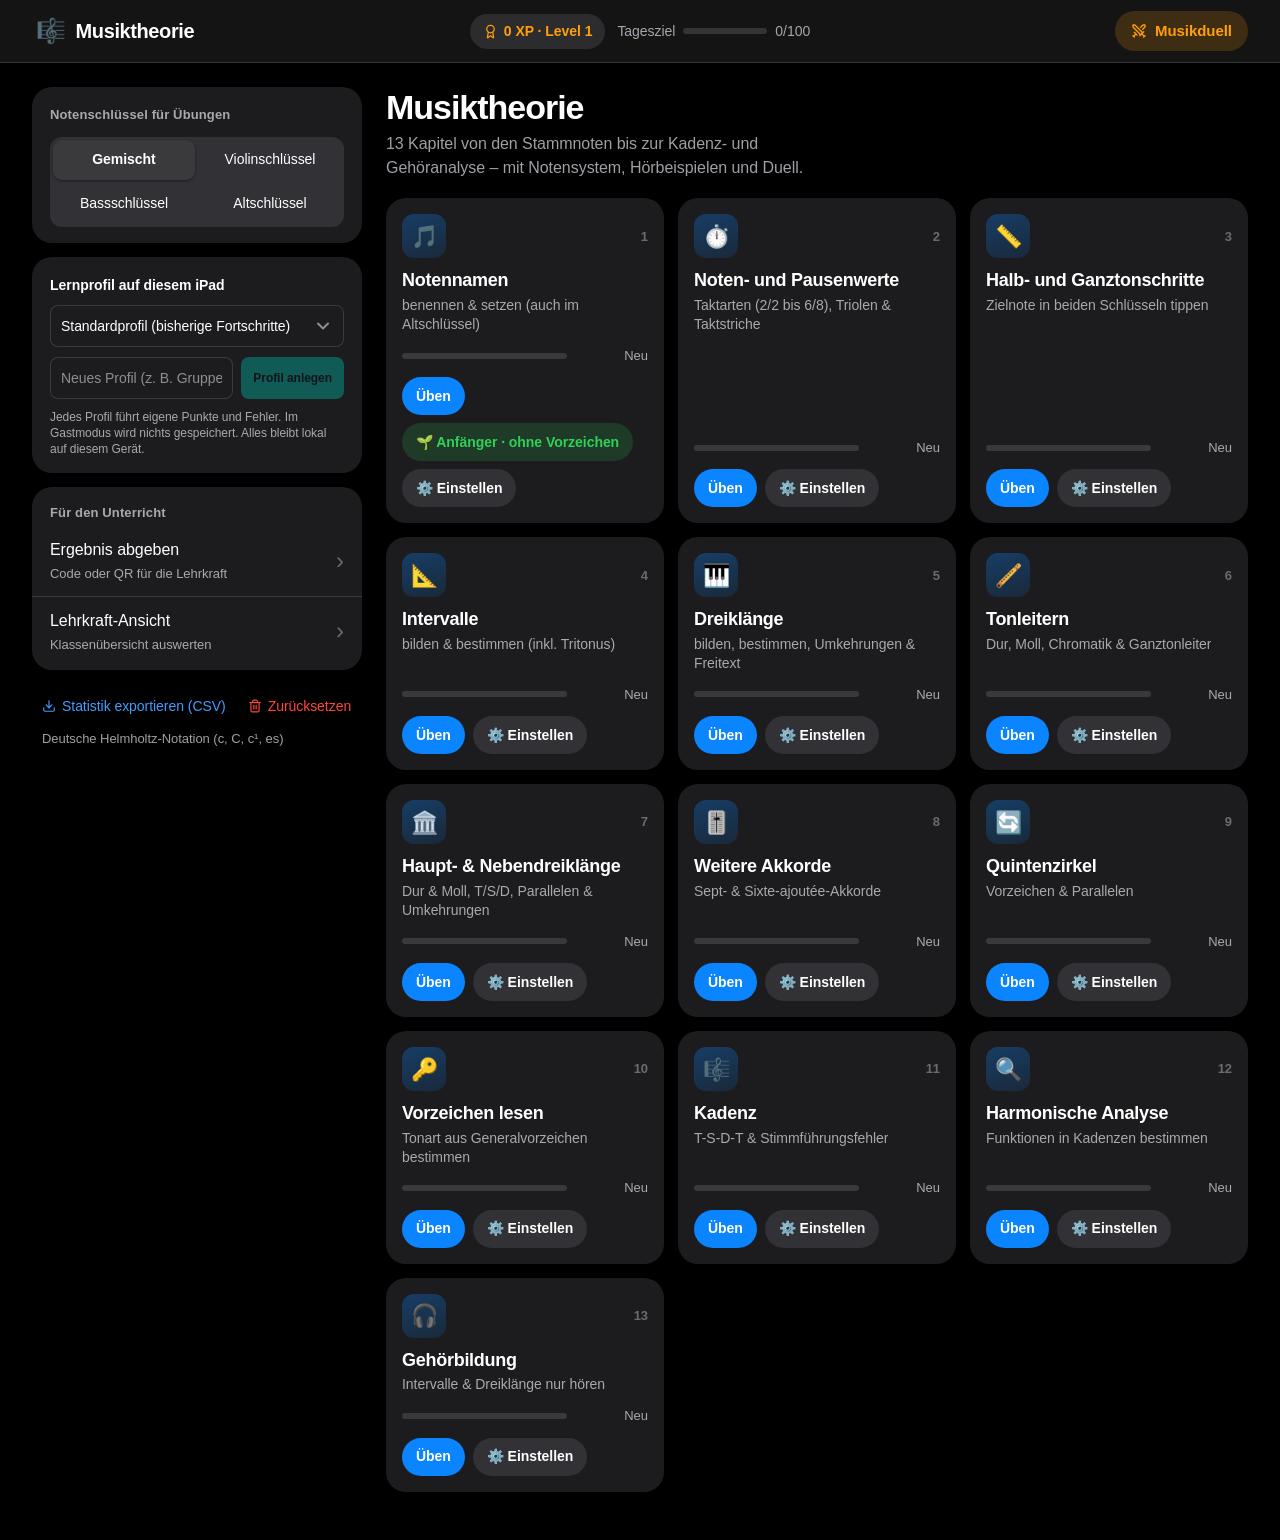
==== commit 5518dc59: "Menüs im iPadOS-Stil: Querformat-Startseite mit Seitenleiste und Themenkarten, Einstellungen als She" ====
--- a/index.html
+++ b/index.html
@@ -6,16 +6,17 @@
     <meta name="theme-color" content="#0f172a" />
     <meta name="apple-mobile-web-app-capable" content="yes" />
     <meta name="apple-mobile-web-app-status-bar-style" content="default" />
-    <meta name="apple-mobile-web-app-title" content="Musiktheorie" />
+    <meta name="apple-mobile-web-app-title" content="MuThe2" />
     <link rel="manifest" href="./manifest.webmanifest" />
-    <title>Musiktheorie – Interaktiv & Musikduell</title>
+    <title>MuThe2 – Musiktheorie & Musikduell</title>
     <meta name="description" content="Interaktive Musiktheorie-Lernplattform mit 13 Kapiteln, Noteneingabe im Notensystem, Gehörbildung, Mehrspieler-Musikduell und detaillierten Analysen." />
-    <meta property="og:title" content="Musiktheorie – Interaktiv & Musikduell" />
+    <meta property="og:title" content="MuThe2 – Musiktheorie & Musikduell" />
     <meta property="og:description" content="Interaktive Musiktheorie-Lernplattform mit 13 Kapiteln, Noteneingabe im Notensystem, Gehörbildung, Mehrspieler-Musikduell und detaillierten Analysen." />
     <meta property="og:type" content="website" />
     <meta name="twitter:card" content="summary_large_image" />
     <script type="module" src="./src/app.js"></script>
     <link rel="stylesheet" href="./src/styles.css" />
+    <link rel="stylesheet" href="./src/ui/apple.css" />
     <link rel="stylesheet" href="./src/unterricht/druck.css" media="print" />
   </head>
   <body class="bg-slate-950 text-slate-100 antialiased selection:bg-teal-500 selection:text-slate-950">
--- a/src/ui/apple.css
+++ b/src/ui/apple.css
@@ -0,0 +1,296 @@
+/*
+ * Oberflächenebene im Stil von iPadOS (dunkel): ruhig, weich, großzügig.
+ * Wird nach styles.css geladen. Eigene Klassen beginnen mit „mt-“, weil das
+ * gebündelte Tailwind-CSS nur die ursprünglich benutzten Klassen enthält.
+ */
+:root {
+  --mt-bg: #000;
+  --mt-card: #1c1c1e;
+  --mt-card-2: #2c2c2e;
+  --mt-card-3: #3a3a3c;
+  --mt-sep: rgba(84, 84, 88, .55);
+  --mt-label: #fff;
+  --mt-label-2: rgba(235, 235, 245, .68);
+  --mt-label-3: rgba(235, 235, 245, .38);
+  --mt-blue: #0a84ff;
+  --mt-blue-strong: #409cff;
+  --mt-green: #30d158;
+  --mt-orange: #ff9f0a;
+  --mt-red: #ff453a;
+  --mt-radius: 20px;
+  --mt-radius-sm: 14px;
+  --mt-font: -apple-system, BlinkMacSystemFont, "SF Pro Text", "SF Pro Display", system-ui, "Segoe UI", Roboto, sans-serif;
+  --mt-shadow: 0 1px 2px rgba(0, 0, 0, .35), 0 8px 24px rgba(0, 0, 0, .28);
+}
+
+html { -webkit-text-size-adjust: 100%; -webkit-tap-highlight-color: transparent; }
+body {
+  font-family: var(--mt-font);
+  background: var(--mt-bg);
+  color: var(--mt-label);
+  -webkit-font-smoothing: antialiased;
+  letter-spacing: -.003em;
+}
+button, input, select, textarea { font-family: inherit; }
+button { touch-action: manipulation; }
+:focus-visible { outline: 3px solid color-mix(in srgb, var(--mt-blue) 70%, transparent); outline-offset: 2px; }
+
+/* ---------- Globale Farb- und Flächenabstimmung der bestehenden Bildschirme ---------- */
+.bg-slate-950 { background-color: var(--mt-bg); }
+.bg-slate-900, .bg-slate-900\/80 { background-color: var(--mt-card); }
+.bg-slate-800, .bg-slate-800\/90 { background-color: var(--mt-card-2); }
+.bg-white\/5 { background-color: var(--mt-card); }
+.bg-white\/10 { background-color: var(--mt-card-2); }
+.hover\:bg-white\/10:hover, .hover\:bg-white\/15:hover { background-color: var(--mt-card-3); }
+.border-white\/10, .border-white\/5, .border-white\/15, .border-white\/20 { border-color: var(--mt-sep); }
+.text-slate-100, .text-slate-200 { color: var(--mt-label); }
+.text-slate-300 { color: var(--mt-label-2); }
+.text-slate-400, .text-slate-500 { color: var(--mt-label-2); }
+.text-teal-200, .text-teal-300, .text-teal-400 { color: var(--mt-blue-strong); }
+.text-amber-300, .text-amber-200 { color: var(--mt-orange); }
+.rounded-2xl { border-radius: var(--mt-radius); }
+.rounded-3xl { border-radius: 26px; }
+.rounded-xl { border-radius: var(--mt-radius-sm); }
+select {
+  -webkit-appearance: none; appearance: none;
+  background-image: url("data:image/svg+xml,%3Csvg xmlns='http://www.w3.org/2000/svg' width='12' height='8' viewBox='0 0 12 8'%3E%3Cpath d='M1 1.5l5 5 5-5' fill='none' stroke='%238e8e93' stroke-width='2' stroke-linecap='round' stroke-linejoin='round'/%3E%3C/svg%3E");
+  background-repeat: no-repeat; background-position: right 14px center; padding-right: 36px !important;
+}
+
+/* ---------- Gemeinsame Bausteine ---------- */
+.mt-card {
+  background: var(--mt-card);
+  border-radius: var(--mt-radius);
+  padding: 18px 18px 16px;
+  box-shadow: none;
+}
+.mt-card-title {
+  margin: 0 0 12px; font-size: 13px; font-weight: 600; letter-spacing: .01em;
+  color: var(--mt-label-2); text-transform: none;
+}
+.mt-btn {
+  display: inline-flex; align-items: center; justify-content: center; gap: 6px;
+  min-height: 44px; padding: 0 18px; border: 0; border-radius: 999px;
+  font-size: 15px; font-weight: 600; cursor: pointer; white-space: nowrap;
+  transition: transform .12s ease, background-color .15s ease, opacity .15s ease;
+}
+.mt-btn:active { transform: scale(.97); }
+.mt-btn-primary { background: var(--mt-blue); color: #fff; }
+.mt-btn-primary:hover { background: var(--mt-blue-strong); }
+.mt-btn-ghost { background: rgba(120, 120, 128, .24); color: var(--mt-label); }
+.mt-btn-ghost:hover { background: rgba(120, 120, 128, .36); }
+.mt-btn-tint-orange { background: rgba(255, 159, 10, .16); color: var(--mt-orange); }
+.mt-btn-tint-green { background: rgba(48, 209, 88, .16); color: var(--mt-green); }
+.mt-btn-small { min-height: 36px; padding: 0 14px; font-size: 14px; }
+.mt-btn-block { width: 100%; min-height: 52px; font-size: 17px; border-radius: 16px; }
+.mt-btn:disabled { opacity: .4; cursor: default; }
+
+/* ---------- Kopfleiste (durchscheinend wie in iPadOS) ---------- */
+.mt-header {
+  position: sticky; top: 0; z-index: 40;
+  display: grid; grid-template-columns: 1fr auto 1fr; align-items: center; gap: 16px;
+  padding: max(10px, env(safe-area-inset-top)) clamp(16px, 3vw, 32px) 10px;
+  background: rgba(28, 28, 30, .72);
+  -webkit-backdrop-filter: saturate(180%) blur(22px); backdrop-filter: saturate(180%) blur(22px);
+  border-bottom: .5px solid var(--mt-sep);
+}
+.mt-brand {
+  justify-self: start; display: inline-flex; align-items: center; gap: 10px;
+  background: none; border: 0; padding: 6px 4px; color: var(--mt-label); cursor: pointer;
+  font-size: 20px; font-weight: 700; letter-spacing: -.02em;
+}
+.mt-brand-icon { font-size: 24px; line-height: 1; }
+.mt-status { display: flex; align-items: center; gap: 12px; }
+.mt-pill {
+  display: inline-flex; align-items: center; gap: 6px; padding: 7px 13px; border-radius: 999px;
+  background: rgba(120, 120, 128, .24); font-size: 14px; font-weight: 600; color: var(--mt-label);
+}
+.mt-pill-xp { color: var(--mt-orange); }
+.mt-goal { display: inline-flex; align-items: center; gap: 8px; font-size: 14px; color: var(--mt-label-2); font-weight: 500; }
+.mt-goal-bar { width: 84px; height: 6px; border-radius: 999px; background: rgba(120, 120, 128, .32); overflow: hidden; }
+.mt-goal-bar > span { display: block; height: 100%; border-radius: inherit; background: var(--mt-green); transition: width .4s ease; }
+.mt-goal-value { font-variant-numeric: tabular-nums; }
+.mt-duel-button {
+  justify-self: end; display: inline-flex; align-items: center; gap: 8px;
+  min-height: 40px; padding: 0 16px; border: 0; border-radius: 999px; cursor: pointer;
+  background: rgba(255, 159, 10, .18); color: var(--mt-orange); font-size: 15px; font-weight: 700;
+  transition: background-color .15s ease, transform .12s ease;
+}
+.mt-duel-button:hover { background: rgba(255, 159, 10, .28); }
+.mt-duel-button:active { transform: scale(.97); }
+
+/* ---------- Hauptbereich ---------- */
+.mt-main { flex: 1; width: 100%; margin: 0 auto; padding: 24px clamp(16px, 3vw, 32px) 48px; }
+.mt-view-home { max-width: 1280px; }
+.mt-view-practice { max-width: 880px; }
+
+/* ---------- Startseite: Seitenleiste + Themenraster (iPad quer) ---------- */
+.mt-home { display: grid; grid-template-columns: minmax(280px, 330px) minmax(0, 1fr); gap: 24px; align-items: start; }
+.mt-side { position: sticky; top: 76px; display: flex; flex-direction: column; gap: 14px; max-height: calc(100vh - 92px); overflow-y: auto; padding-bottom: 4px; scrollbar-width: none; }
+.mt-side::-webkit-scrollbar { display: none; }
+.mt-content { min-width: 0; }
+.mt-title { margin: 2px 0 18px; }
+.mt-title h1 { margin: 0; font-size: 34px; font-weight: 700; letter-spacing: -.03em; line-height: 1.1; }
+.mt-title p { margin: 6px 0 0; font-size: 16px; color: var(--mt-label-2); max-width: 52ch; }
+
+.mt-seg { display: grid; grid-template-columns: 1fr 1fr; gap: 4px; padding: 3px; border-radius: 12px; background: rgba(118, 118, 128, .24); }
+.mt-seg-btn {
+  min-height: 40px; padding: 0 8px; border: 0; border-radius: 9px; background: transparent;
+  color: var(--mt-label); font-size: 14px; font-weight: 500; cursor: pointer; transition: background-color .18s ease, box-shadow .18s ease;
+}
+.mt-seg-btn.is-active { background: var(--mt-card-3); font-weight: 600; box-shadow: 0 1px 3px rgba(0, 0, 0, .4); }
+
+.mt-links { padding: 4px 0; }
+.mt-links .mt-card-title { padding: 12px 18px 4px; margin: 0; }
+.mt-link-row {
+  display: flex; align-items: center; justify-content: space-between; gap: 12px; padding: 12px 18px;
+  color: var(--mt-label); text-decoration: none; font-size: 16px; font-weight: 500;
+}
+.mt-link-row + .mt-link-row { border-top: .5px solid var(--mt-sep); }
+.mt-link-row small { display: block; margin-top: 2px; font-size: 13px; font-weight: 400; color: var(--mt-label-2); }
+.mt-link-row:hover { background: rgba(120, 120, 128, .14); }
+.mt-link-row::after { content: "›"; font-size: 24px; color: var(--mt-label-3); line-height: 1; }
+
+.mt-foot { display: flex; flex-direction: column; gap: 2px; padding: 4px 6px 0; font-size: 13px; color: var(--mt-label-2); }
+.mt-foot-actions { display: flex; flex-wrap: wrap; gap: 4px 14px; }
+.mt-foot-btn { display: inline-flex; align-items: center; gap: 6px; min-height: 36px; padding: 0 4px; border: 0; background: none; color: var(--mt-blue-strong); font-size: 14px; cursor: pointer; }
+.mt-foot-danger { color: var(--mt-red); }
+.mt-foot > span { padding: 4px; line-height: 1.4; }
+
+.mt-grid { display: grid; grid-template-columns: repeat(auto-fill, minmax(236px, 1fr)); gap: 14px; }
+.mt-topic {
+  display: flex; flex-direction: column; gap: 12px; padding: 16px; border-radius: var(--mt-radius);
+  background: var(--mt-card); min-height: 214px;
+  transition: transform .15s ease, background-color .15s ease;
+}
+.mt-topic:hover { background: #232325; }
+.mt-topic-main { display: flex; flex-direction: column; gap: 4px; align-items: flex-start; text-align: left; flex: 1; background: none; border: 0; padding: 0; color: inherit; cursor: pointer; }
+.mt-topic-top { display: flex; align-items: center; gap: 10px; width: 100%; margin-bottom: 8px; }
+.mt-topic-icon {
+  display: inline-flex; align-items: center; justify-content: center; width: 44px; height: 44px; border-radius: 12px;
+  background: linear-gradient(160deg, rgba(10, 132, 255, .32), rgba(10, 132, 255, .12)); font-size: 22px;
+}
+.mt-topic-num { margin-left: auto; font-size: 13px; font-weight: 600; color: var(--mt-label-3); font-variant-numeric: tabular-nums; }
+.mt-topic-trophy { font-size: 18px; }
+.mt-topic-title { font-size: 18px; font-weight: 650; letter-spacing: -.015em; line-height: 1.2; }
+.mt-topic-desc { font-size: 14px; line-height: 1.35; color: var(--mt-label-2); display: -webkit-box; -webkit-line-clamp: 2; -webkit-box-orient: vertical; overflow: hidden; }
+.mt-topic-progress { display: flex; align-items: center; gap: 10px; }
+.mt-bar { flex: 1; height: 6px; border-radius: 999px; background: rgba(120, 120, 128, .32); overflow: hidden; }
+.mt-bar > span { display: block; height: 100%; border-radius: inherit; transition: width .4s ease; }
+.mt-bar > .good { background: var(--mt-green); }
+.mt-bar > .mid { background: var(--mt-orange); }
+.mt-bar > .low { background: var(--mt-red); }
+.mt-topic-score { min-width: 5.5em; text-align: right; font-size: 13px; color: var(--mt-label-2); font-variant-numeric: tabular-nums; }
+.mt-topic-actions { display: flex; flex-wrap: wrap; gap: 8px; }
+.mt-topic-actions .mt-btn { min-height: 38px; padding: 0 14px; font-size: 14px; }
+
+/* ---------- Einstellungen als Sheet ---------- */
+.mt-sheet-backdrop {
+  position: fixed; inset: 0; z-index: 60; display: flex; align-items: center; justify-content: center;
+  padding: max(20px, env(safe-area-inset-top)) 20px max(20px, env(safe-area-inset-bottom));
+  background: rgba(0, 0, 0, .5); -webkit-backdrop-filter: blur(10px); backdrop-filter: blur(10px);
+  animation: mt-fade .2s ease both;
+}
+.mt-sheet {
+  width: min(640px, 100%); max-height: 100%; overflow-y: auto; border-radius: 28px;
+  background: var(--mt-card); box-shadow: 0 24px 80px rgba(0, 0, 0, .6);
+  animation: mt-rise .26s cubic-bezier(.2, .8, .2, 1) both;
+}
+@keyframes mt-fade { from { opacity: 0; } to { opacity: 1; } }
+@keyframes mt-rise { from { opacity: 0; transform: translateY(16px) scale(.98); } to { opacity: 1; transform: none; } }
+@media (prefers-reduced-motion: reduce) { .mt-sheet, .mt-sheet-backdrop { animation: none; } }
+.mt-sheet-head { display: flex; align-items: flex-start; justify-content: space-between; gap: 12px; padding: 22px 24px 8px; }
+.mt-sheet-head h2 { margin: 0; font-size: 22px; font-weight: 700; letter-spacing: -.02em; }
+.mt-sheet-head p { margin: 2px 0 0; font-size: 15px; color: var(--mt-label-2); }
+.mt-sheet-body { padding: 8px 24px 24px; display: flex; flex-direction: column; gap: 16px; }
+.mt-group { border-radius: 16px; background: var(--mt-card-2); overflow: hidden; }
+.mt-row {
+  display: flex; align-items: center; justify-content: space-between; gap: 16px; min-height: 52px; padding: 6px 16px;
+  font-size: 16px; font-weight: 500; color: var(--mt-label);
+}
+.mt-row + .mt-row { border-top: .5px solid var(--mt-sep); }
+.mt-row select {
+  flex: 0 1 62%; min-width: 0; border: 0; background-color: transparent; color: var(--mt-blue-strong);
+  font-size: 16px; font-weight: 500; text-align: right; text-align-last: right; padding: 12px 22px 12px 0 !important; background-position: right 2px center;
+}
+.mt-row select option { color: #000; }
+.mt-toggle { cursor: pointer; border: 0; width: 100%; background: transparent; text-align: left; }
+.mt-switch { position: relative; flex: none; width: 51px; height: 31px; border-radius: 999px; background: rgba(120, 120, 128, .4); transition: background-color .2s ease; }
+.mt-switch::after { content: ""; position: absolute; top: 2px; left: 2px; width: 27px; height: 27px; border-radius: 50%; background: #fff; box-shadow: 0 2px 4px rgba(0, 0, 0, .35); transition: transform .2s ease; }
+.mt-switch.is-on { background: var(--mt-green); }
+.mt-switch.is-on::after { transform: translateX(20px); }
+.mt-hint { margin: 0; padding: 0 4px; font-size: 13px; line-height: 1.4; color: var(--mt-label-2); }
+.mt-error { margin: 0; padding: 10px 14px; border-radius: 12px; background: rgba(255, 159, 10, .14); color: var(--mt-orange); font-size: 14px; }
+.mt-details { border-radius: 16px; background: var(--mt-card-2); }
+.mt-details > summary { list-style: none; display: flex; align-items: center; justify-content: space-between; min-height: 52px; padding: 6px 16px; cursor: pointer; font-size: 16px; font-weight: 500; }
+.mt-details > summary::-webkit-details-marker { display: none; }
+.mt-details > summary::after { content: "›"; font-size: 24px; color: var(--mt-label-3); transition: transform .2s ease; }
+.mt-details[open] > summary::after { transform: rotate(90deg); }
+.mt-details-body { display: flex; flex-direction: column; gap: 12px; padding: 4px 16px 16px; }
+.mt-input, .mt-details input[type="text"], .mt-details input:not([type]) {
+  width: 100%; min-height: 44px; padding: 0 14px; border: 0; border-radius: 12px; background: rgba(118, 118, 128, .24); color: var(--mt-label); font-size: 16px;
+}
+.mt-input::placeholder { color: var(--mt-label-3); }
+
+/* ---------- Übungsbildschirm ---------- */
+.mt-view-practice .bg-white\/5 { background-color: var(--mt-card); }
+.mt-answer {
+  display: flex; align-items: center; gap: 14px; min-height: 64px; padding: 12px 16px; border-radius: 18px;
+  font-size: 18px !important; font-weight: 500; text-align: left; background: var(--mt-card); border: 0 !important; color: var(--mt-label);
+  transition: transform .12s ease, background-color .15s ease;
+}
+.mt-answer:not(:disabled):hover { background: var(--mt-card-2); }
+.mt-answer:not(:disabled):active { transform: scale(.985); }
+.mt-answer-key {
+  display: inline-flex; align-items: center; justify-content: center; flex: none; width: 30px; height: 30px; border-radius: 9px;
+  background: rgba(120, 120, 128, .28); font-size: 14px; font-weight: 700;
+}
+.mt-answer.is-right { background: rgba(48, 209, 88, .18); color: var(--mt-green); font-weight: 650; }
+.mt-answer.is-dim { opacity: .4; }
+.mt-listen {
+  display: flex; align-items: center; justify-content: center; gap: 8px; width: 100%; min-height: 48px; border: 0; border-radius: 16px;
+  background: rgba(10, 132, 255, .16); color: var(--mt-blue-strong); font-size: 16px; font-weight: 600; cursor: pointer;
+}
+.mt-listen:hover { background: rgba(10, 132, 255, .26); }
+.mt-listen svg { color: var(--mt-blue-strong) !important; }
+.mt-view-practice h1, .mt-view-practice h2 { letter-spacing: -.02em; }
+.mt-next {
+  display: flex; align-items: center; justify-content: center; gap: 8px; width: 100%; min-height: 54px; border: 0; border-radius: 16px;
+  background: var(--mt-blue); color: #fff; font-size: 17px; font-weight: 650; cursor: pointer;
+}
+.mt-next:hover { background: var(--mt-blue-strong); }
+
+/* ---------- Musikduell: Einrichtung ---------- */
+.mt-duel-card { background: var(--mt-card) !important; border: 0 !important; border-radius: 26px !important; }
+.mt-duel-seg { display: grid; grid-auto-flow: column; grid-auto-columns: 1fr; gap: 4px; padding: 3px; border-radius: 12px; background: rgba(118, 118, 128, .24); }
+.mt-duel-seg-btn {
+  min-height: 42px; padding: 0 10px; border: 0; border-radius: 9px; background: transparent; color: var(--mt-label);
+  font-size: 15px; font-weight: 500; cursor: pointer; white-space: nowrap; transition: background-color .18s ease;
+}
+.mt-duel-seg-btn.is-active { background: var(--mt-card-3); font-weight: 650; box-shadow: 0 1px 3px rgba(0, 0, 0, .4); }
+.mt-duel-grid-unused { display: grid; grid-template-columns: repeat(3, minmax(0, 1fr)); gap: 20px; }
+@media (max-width: 820px) { .mt-duel-grid-unused { grid-template-columns: 1fr; } }
+
+/* ---------- Schmale Fenster / Hochformat ---------- */
+@media (max-width: 960px) {
+  .mt-home { grid-template-columns: 1fr; }
+  .mt-side { position: static; max-height: none; overflow: visible; }
+  .mt-header { grid-template-columns: 1fr auto; }
+  .mt-status { display: none; }
+}
+@media (max-width: 960px) and (min-width: 600px) {
+  .mt-side { display: grid; grid-template-columns: 1fr 1fr; gap: 14px; align-items: start; }
+}
+@media print { .mt-header { display: none !important; } }
+
+/* grid-cols-4 fehlt im gebündelten Tailwind-CSS (Duell: Fragenanzahl) */
+.grid-cols-4 { grid-template-columns: repeat(4, minmax(0, 1fr)); }
+/* Duell-Einrichtung: Auswahlfelder als Segment-Schalter (iPadOS-Stil) */
+.grid-cols-3.gap-2, .grid-cols-4.gap-2 { gap: 4px; padding: 3px; border-radius: 12px; background: rgba(118, 118, 128, .24); }
+.grid-cols-3.gap-2 > button, .grid-cols-4.gap-2 > button {
+  min-height: 42px; border-radius: 9px; background: transparent; color: var(--mt-label); font-weight: 500; box-shadow: none;
+}
+.grid-cols-3.gap-2 > button.bg-amber-400, .grid-cols-4.gap-2 > button.bg-amber-400 {
+  background: var(--mt-card-3); color: var(--mt-label); font-weight: 700; box-shadow: 0 1px 3px rgba(0, 0, 0, .4);
+}
+label.uppercase { text-transform: none !important; letter-spacing: 0 !important; font-size: 13px !important; color: var(--mt-label-2) !important; }
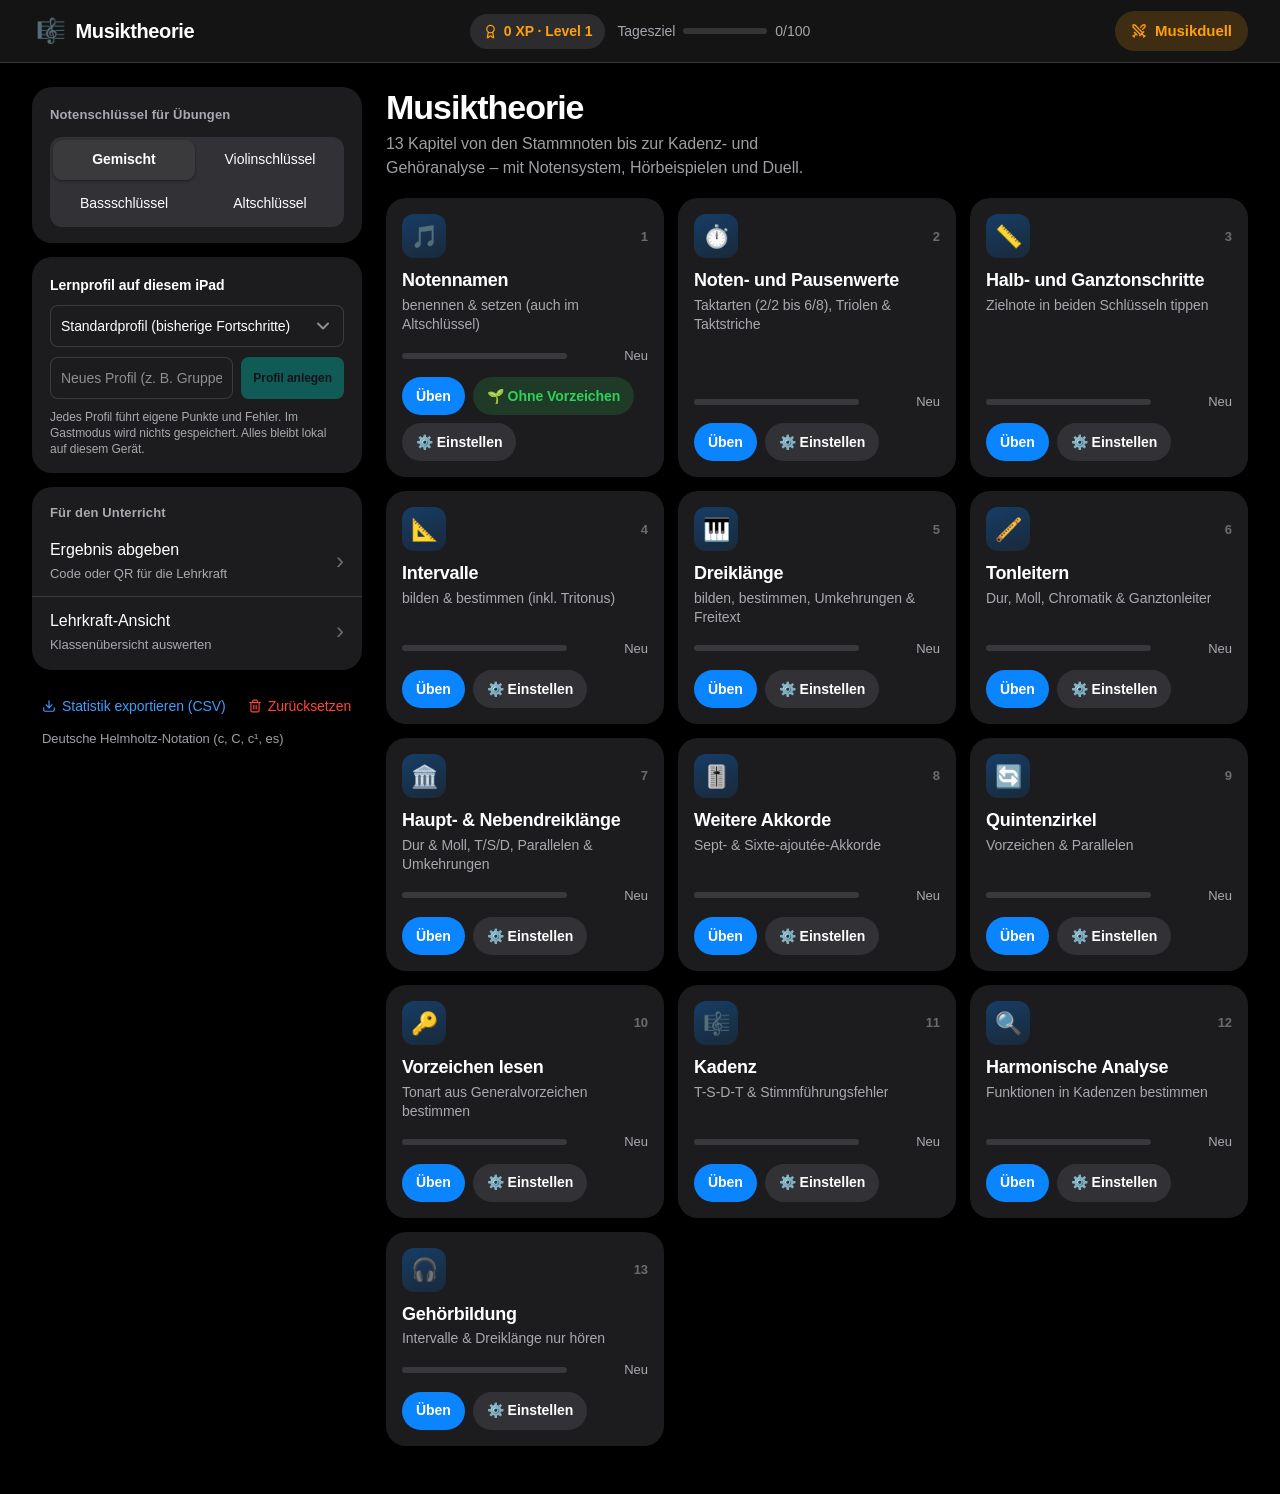
==== commit 0b27ad21: "Neue Version nach Service-Worker-Update automatisch laden; Cache v4 Co-Authored-By: Claude Sonnet 5." ====
--- a/index.html
+++ b/index.html
@@ -119,6 +119,16 @@
     // Nur HTTPS/GitHub Pages bzw. localhost: auf Dateisystem oder unsicherem
     // HTTP bleibt die Anwendung ohne Offline-Zwischenspeicherung benutzbar.
     if ('serviceWorker' in navigator) {
+      // Neue Programmversion: Einmal automatisch neu laden, sobald der neue
+      // Service Worker übernimmt (sonst erscheint sie erst beim zweiten Öffnen).
+      if (navigator.serviceWorker.controller) {
+        let reloaded = false;
+        navigator.serviceWorker.addEventListener('controllerchange', () => {
+          if (reloaded) return;
+          reloaded = true;
+          window.location.reload();
+        });
+      }
       window.addEventListener('load', () => {
         navigator.serviceWorker.register('./sw.js', { scope: './' })
           .then(registration => registration.update())
